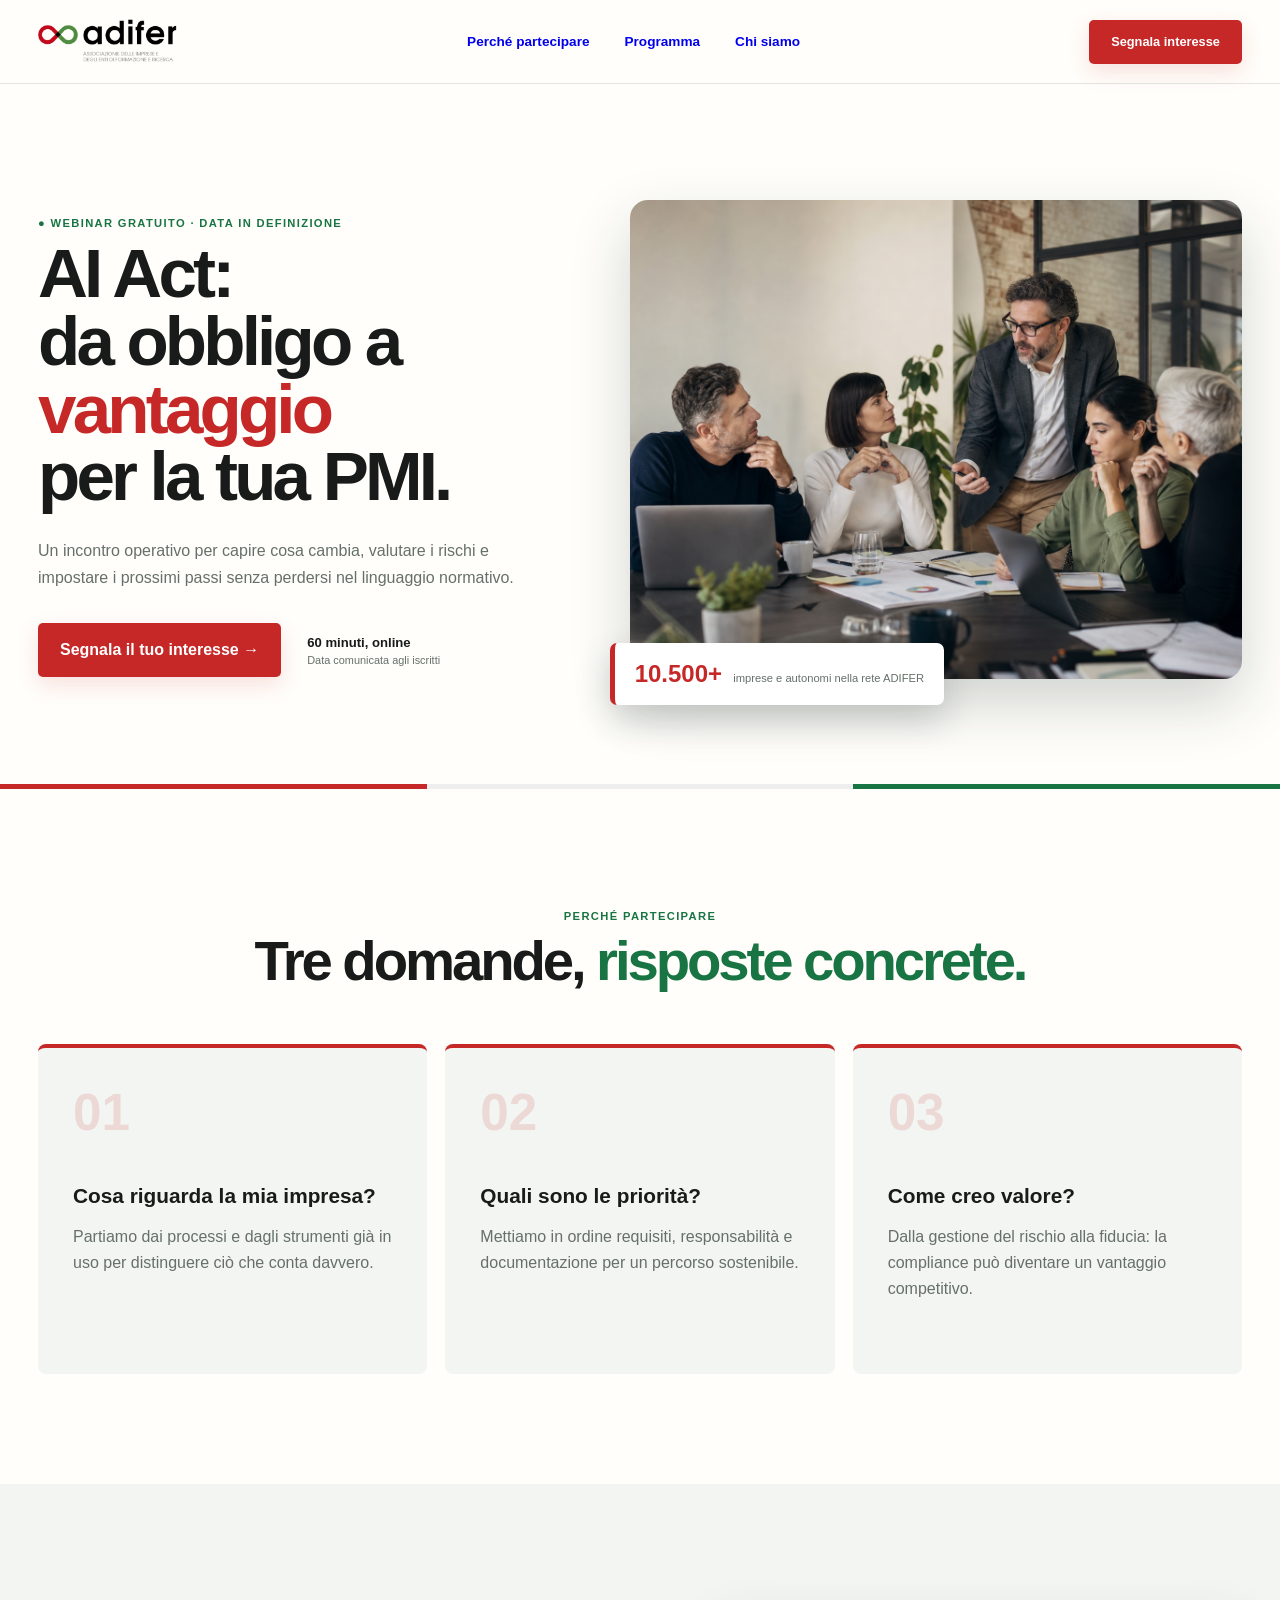
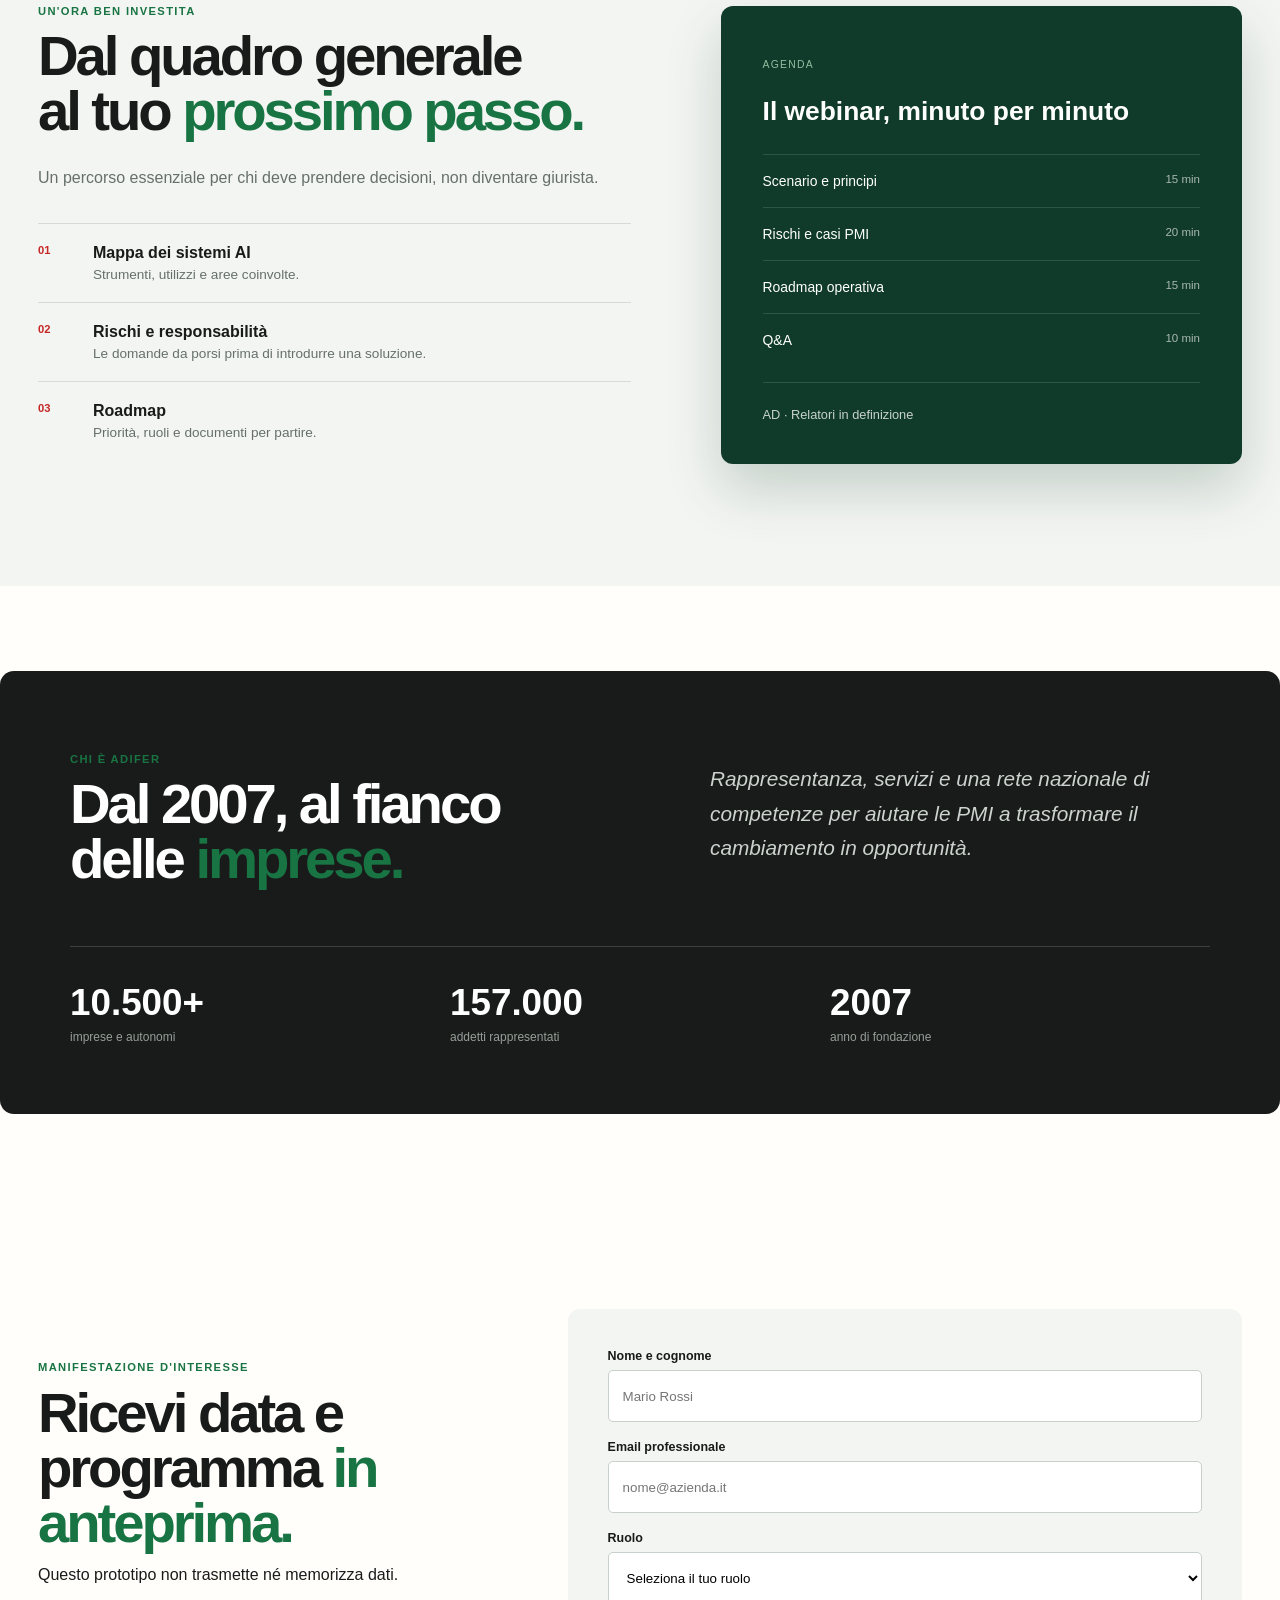
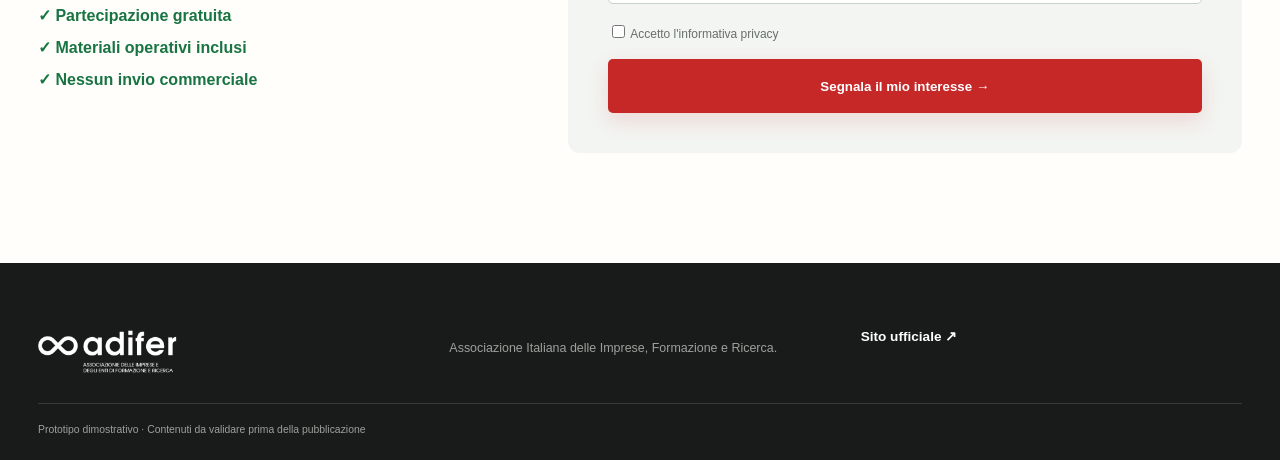
==== index.html @ 0bf8eb38 "Create ADIFER AI Act webinar landing page" ====
<!doctype html>
<html lang="it"><head><meta charset="utf-8"><meta name="viewport" content="width=device-width,initial-scale=1"><meta name="description" content="Webinar ADIFER per le PMI: comprendere l'AI Act e preparare un percorso concreto."><title>AI Act per le PMI — ADIFER</title><link rel="stylesheet" href="styles.css"></head>
<body>
<header><a href="#top"><img src="assets/adifer-logo.png" alt="ADIFER Italia"></a><nav><a href="#perche">Perché partecipare</a><a href="#programma">Programma</a><a href="#adifer">Chi siamo</a></nav><a class="btn small" href="#iscrizione">Segnala interesse</a></header>
<main>
<section class="hero" id="top"><div><p class="pill">● Webinar gratuito · Data in definizione</p><h1>AI Act:<br>da obbligo a <em>vantaggio</em><br>per la tua PMI.</h1><p class="lead">Un incontro operativo per capire cosa cambia, valutare i rischi e impostare i prossimi passi senza perdersi nel linguaggio normativo.</p><div class="actions"><a class="btn" href="#iscrizione">Segnala il tuo interesse →</a><span><b>60 minuti, online</b><small>Data comunicata agli iscritti</small></span></div></div><figure><img src="assets/webinar-hero.png" alt="Professionisti riuniti per definire una strategia"><figcaption><b>10.500+</b> imprese e autonomi nella rete ADIFER</figcaption></figure></section>
<div class="tri"><i></i><i></i><i></i></div>
<section class="section" id="perche"><div class="title"><p>Perché partecipare</p><h2>Tre domande, <em>risposte concrete.</em></h2></div><div class="cards"><article><b>01</b><h3>Cosa riguarda la mia impresa?</h3><p>Partiamo dai processi e dagli strumenti già in uso per distinguere ciò che conta davvero.</p></article><article><b>02</b><h3>Quali sono le priorità?</h3><p>Mettiamo in ordine requisiti, responsabilità e documentazione per un percorso sostenibile.</p></article><article><b>03</b><h3>Come creo valore?</h3><p>Dalla gestione del rischio alla fiducia: la compliance può diventare un vantaggio competitivo.</p></article></div></section>
<section class="program" id="programma"><div><p class="kicker">Un'ora ben investita</p><h2>Dal quadro generale<br>al tuo <em>prossimo passo.</em></h2><p class="lead">Un percorso essenziale per chi deve prendere decisioni, non diventare giurista.</p><ol class="topics"><li><b>01</b><span><strong>Mappa dei sistemi AI</strong>Strumenti, utilizzi e aree coinvolte.</span></li><li><b>02</b><span><strong>Rischi e responsabilità</strong>Le domande da porsi prima di introdurre una soluzione.</span></li><li><b>03</b><span><strong>Roadmap</strong>Priorità, ruoli e documenti per partire.</span></li></ol></div><aside><p>Agenda</p><h3>Il webinar, minuto per minuto</h3><ol><li>Scenario e principi <time>15 min</time></li><li>Rischi e casi PMI <time>20 min</time></li><li>Roadmap operativa <time>15 min</time></li><li>Q&amp;A <time>10 min</time></li></ol><div class="speaker">AD · Relatori in definizione</div></aside></section>
<section class="about" id="adifer"><div><p>Chi è ADIFER</p><h2>Dal 2007, al fianco delle <em>imprese.</em></h2></div><blockquote>Rappresentanza, servizi e una rete nazionale di competenze per aiutare le PMI a trasformare il cambiamento in opportunità.</blockquote><div class="stats"><span><b>10.500+</b>imprese e autonomi</span><span><b>157.000</b>addetti rappresentati</span><span><b>2007</b>anno di fondazione</span></div></section>
<section class="signup" id="iscrizione"><div><p class="kicker">Manifestazione d'interesse</p><h2>Ricevi data e programma <em>in anteprima.</em></h2><p>Questo prototipo non trasmette né memorizza dati.</p><ul><li>✓ Partecipazione gratuita</li><li>✓ Materiali operativi inclusi</li><li>✓ Nessun invio commerciale</li></ul></div><form id="form"><label>Nome e cognome<input required placeholder="Mario Rossi"></label><label>Email professionale<input required type="email" placeholder="nome@azienda.it"></label><label>Ruolo<select><option>Seleziona il tuo ruolo</option><option>Imprenditore / titolare</option><option>Direzione / management</option><option>IT / digitale</option><option>Legale / compliance</option></select></label><label class="check"><input required type="checkbox"> Accetto l'informativa privacy</label><button class="btn" type="submit">Segnala il mio interesse →</button><output hidden>Richiesta simulata correttamente.</output></form></section>
</main>
<footer><img src="assets/adifer-logo.png" alt="ADIFER"><p>Associazione Italiana delle Imprese, Formazione e Ricerca.</p><a href="https://www.adifer.org/">Sito ufficiale ↗</a><small>Prototipo dimostrativo · Contenuti da validare prima della pubblicazione</small></footer>
<script>document.querySelector('#form').addEventListener('submit',e=>{e.preventDefault();e.currentTarget.querySelector('output').hidden=false})</script>
</body></html>
---- styles.css ----
:root{--r:#c62828;--g:#197443;--gd:#103b2a;--i:#191b1a;--m:#667069;--bg:#f3f5f2;--p:#fffefb;--w:1440px}*{box-sizing:border-box}html{scroll-behavior:smooth}body{margin:0;color:var(--i);background:var(--p);font-family:Inter,"Helvetica Neue",Arial,sans-serif}header{height:84px;max-width:var(--w);margin:auto;padding:0 38px;display:flex;align-items:center;justify-content:space-between;border-bottom:1px solid #e2e6e2;position:sticky;top:0;background:#fffefaed;backdrop-filter:blur(14px);z-index:9}header img,footer img{width:140px}nav{display:flex;gap:35px}nav a,footer a{font-weight:700;text-decoration:none;font-size:.85rem}.btn{display:inline-flex;align-items:center;justify-content:center;min-height:54px;padding:0 22px;border:0;border-radius:5px;background:var(--r);color:#fff;font-weight:800;text-decoration:none;box-shadow:0 8px 22px #c6282824}.btn.small{min-height:44px;font-size:.8rem}.hero{max-width:var(--w);min-height:700px;margin:auto;padding:80px 38px 65px;display:grid;grid-template-columns:.92fr 1.08fr;align-items:center;gap:70px}.pill,.kicker,.title>p,.about>div>p{text-transform:uppercase;letter-spacing:.12em;font-size:.7rem;font-weight:900;color:var(--g)}h1,h2{margin:0;font-family:"Arial Black","Helvetica Neue",Arial,sans-serif;letter-spacing:-.055em;line-height:.98}h1{font-size:clamp(4rem,5.4vw,6.2rem)}h1 em,h2 em{font-style:normal;color:var(--r)}.lead{color:var(--m);line-height:1.7;max-width:620px;margin:26px 0 32px}.actions{display:flex;align-items:center;gap:26px}.actions>span{display:flex;flex-direction:column;font-size:.82rem}.actions small{color:var(--m);margin-top:4px}.hero figure{position:relative;margin:0}.hero figure img{width:100%;aspect-ratio:1.28;object-fit:cover;border-radius:18px;box-shadow:0 25px 60px #1b2a2233}.hero figcaption{position:absolute;left:-20px;bottom:-22px;padding:17px 20px;background:#fff;border-left:5px solid var(--r);border-radius:7px;box-shadow:0 15px 35px #1b2a2233;color:var(--m);font-size:.7rem}.hero figcaption b{color:var(--r);font-size:1.5rem;margin-right:8px}.tri{height:5px;display:grid;grid-template-columns:1fr 1fr 1fr}.tri i:first-child{background:var(--r)}.tri i:nth-child(2){background:#eee}.tri i:last-child{background:var(--g)}.section,.program,.signup{max-width:var(--w);margin:auto;padding:110px 38px}.title{text-align:center;margin-bottom:55px}.title h2,.program h2,.signup h2,.about h2{font-size:clamp(3rem,4.4vw,5rem)}.title h2 em,.program h2 em,.signup h2 em,.about h2 em{color:var(--g)}.cards{display:grid;grid-template-columns:repeat(3,1fr);gap:18px}.cards article{padding:35px;min-height:330px;background:var(--bg);border-top:4px solid var(--r);border-radius:8px}.cards article>b{font-size:3.2rem;color:#c6282822}.cards h3{font-size:1.3rem;margin:42px 0 16px}.cards p{color:var(--m);line-height:1.65}.program{max-width:none;padding-inline:max(38px,calc((100vw - var(--w))/2 + 38px));display:grid;grid-template-columns:1fr .88fr;gap:90px;background:var(--bg)}.topics{list-style:none;padding:0}.topics li{display:grid;grid-template-columns:40px 1fr;gap:15px;padding:20px 0;border-top:1px solid #d5dbd6}.topics li>b{color:var(--r);font-size:.7rem}.topics span{display:flex;flex-direction:column;color:var(--m);font-size:.85rem;gap:5px}.topics strong{color:var(--i);font-size:1rem}.program aside{align-self:center;padding:42px;background:var(--gd);color:#fff;border-radius:12px;box-shadow:0 25px 55px #103b2a33}.program aside>p{color:#94bca2;text-transform:uppercase;letter-spacing:.12em;font-size:.65rem}.program aside h3{font-size:1.65rem}.program aside ol{list-style:none;padding:0}.program aside li{display:flex;justify-content:space-between;padding:18px 0;border-top:1px solid #ffffff20;font-size:.87rem}.program time{color:#aab8b0;font-size:.72rem}.speaker{border-top:1px solid #ffffff20;padding-top:24px;color:#c8d2cc;font-size:.8rem}.about{max-width:calc(var(--w) - 76px);margin:85px auto;padding:70px;background:var(--i);color:#fff;border-radius:14px;display:grid;grid-template-columns:1fr 1fr;gap:60px}.about blockquote{font-style:italic;line-height:1.65;color:#ccd3ce;font-size:1.3rem}.stats{grid-column:1/-1;display:grid;grid-template-columns:repeat(3,1fr);border-top:1px solid #3d423f;padding-top:35px}.stats span{display:flex;flex-direction:column;color:#969e99;font-size:.75rem}.stats b{color:#fff;font-size:2.3rem;margin-bottom:6px}.signup{display:grid;grid-template-columns:.8fr 1.2fr;align-items:center;gap:80px}.signup ul{list-style:none;padding:0;line-height:2;color:var(--g);font-weight:700}.signup form{padding:40px;background:var(--bg);border-radius:12px;display:grid;gap:18px}.signup label:not(.check){display:grid;gap:7px;font-weight:800;font-size:.78rem}.signup input,.signup select{height:52px;border:1px solid #c8d0ca;background:#fff;border-radius:5px;padding:0 14px}.check{font-size:.75rem;color:var(--m)}.check input{height:auto}.signup output{padding:12px;background:#e0f0e5;color:var(--g)}footer{padding:65px max(38px,calc((100vw - var(--w))/2 + 38px)) 25px;background:var(--i);color:#9ba19d;display:grid;grid-template-columns:1fr 1fr 1fr;gap:30px;align-items:start}footer img{filter:brightness(0) invert(1)}footer p{font-size:.78rem}footer a{color:#fff}footer small{grid-column:1/-1;border-top:1px solid #363a37;padding-top:20px;font-size:.65rem}@media(max-width:900px){nav{display:none}.hero,.program,.signup{grid-template-columns:1fr}.cards{grid-template-columns:1fr}.about{grid-template-columns:1fr}.stats{grid-column:auto}.hero{padding-top:55px}.hero figure{max-width:850px}}@media(max-width:600px){header{height:70px;padding:0 18px}header .btn{display:none}.hero,.section,.program,.signup{padding:65px 20px}.hero{gap:48px}h1{font-size:3.25rem}.actions{align-items:flex-start;flex-direction:column}.hero figure img{aspect-ratio:.94}.hero figcaption{left:8px}.title h2,.program h2,.signup h2,.about h2{font-size:2.65rem}.cards article{min-height:0}.program aside{padding:28px 22px}.about{margin:20px;padding:42px 25px}.stats{grid-template-columns:1fr;gap:25px}.signup form{padding:25px 20px}footer{grid-template-columns:1fr;padding-inline:20px}footer small{grid-column:auto}}
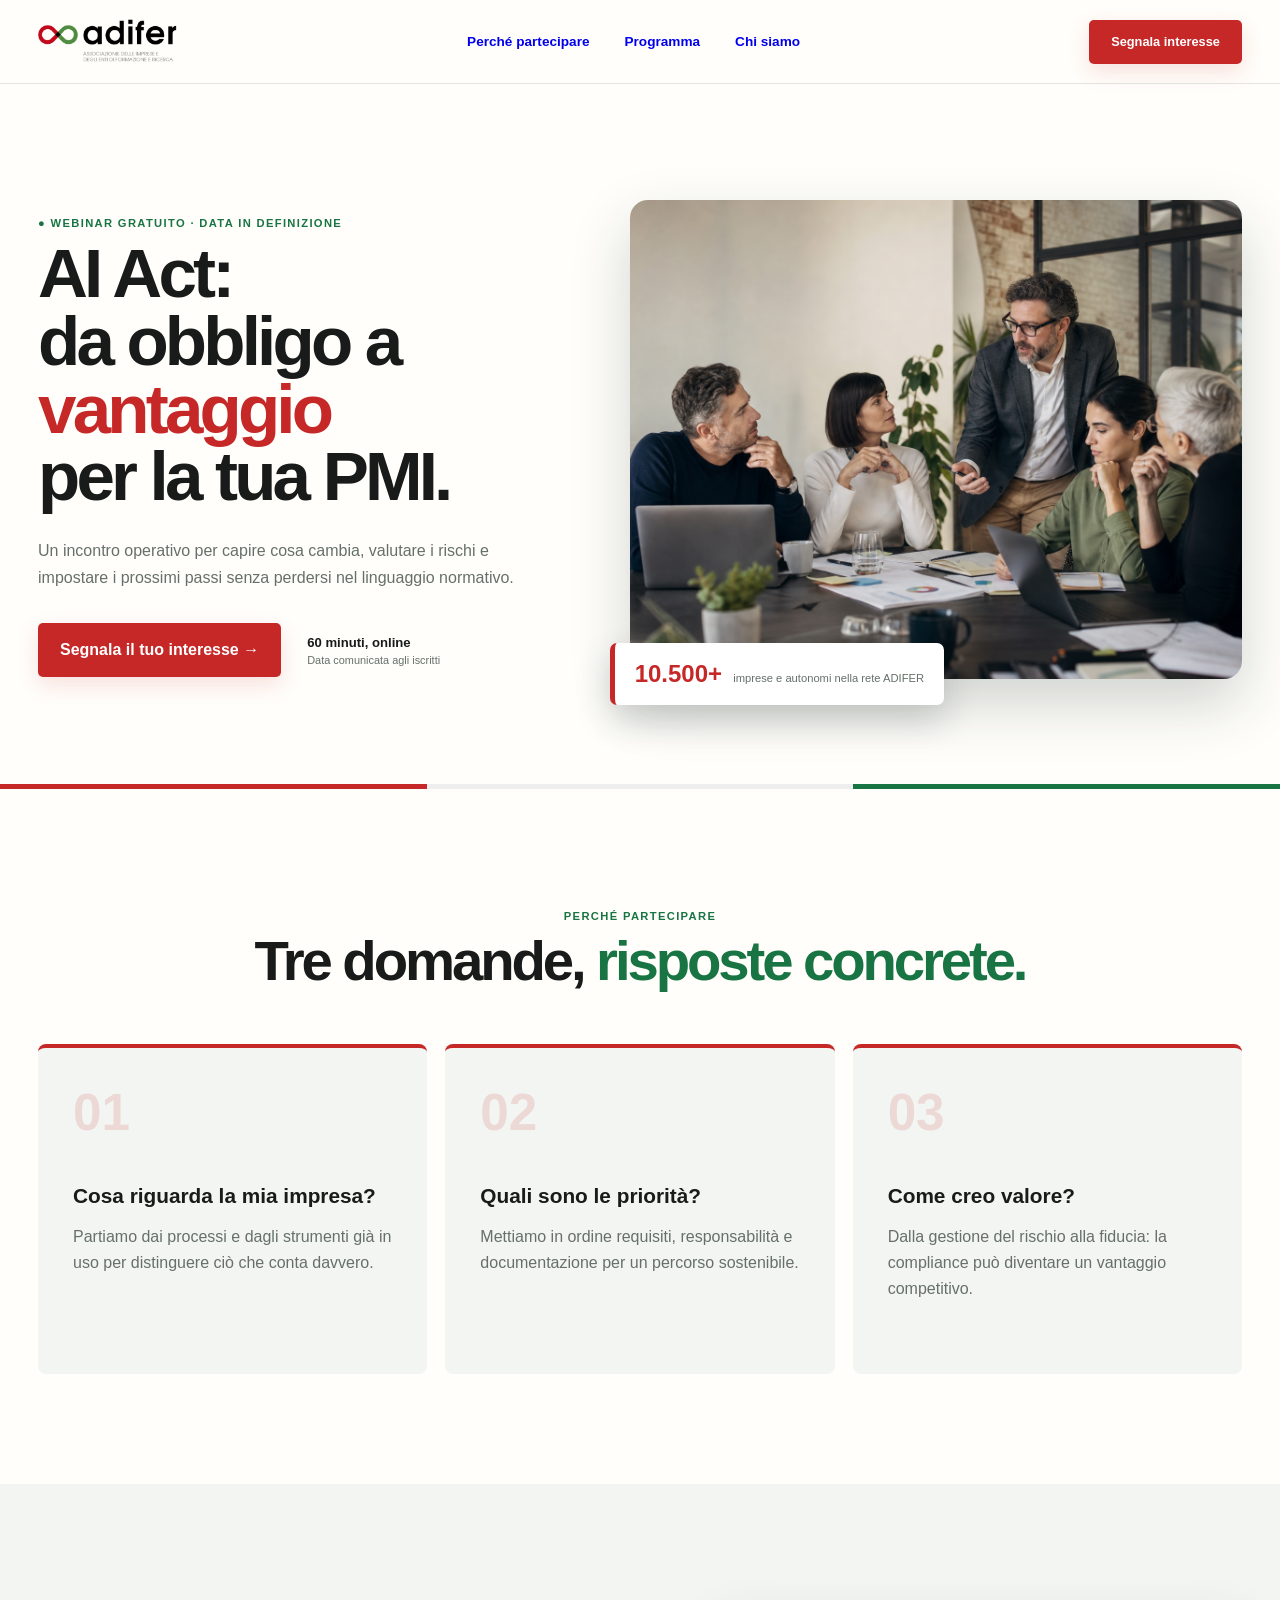
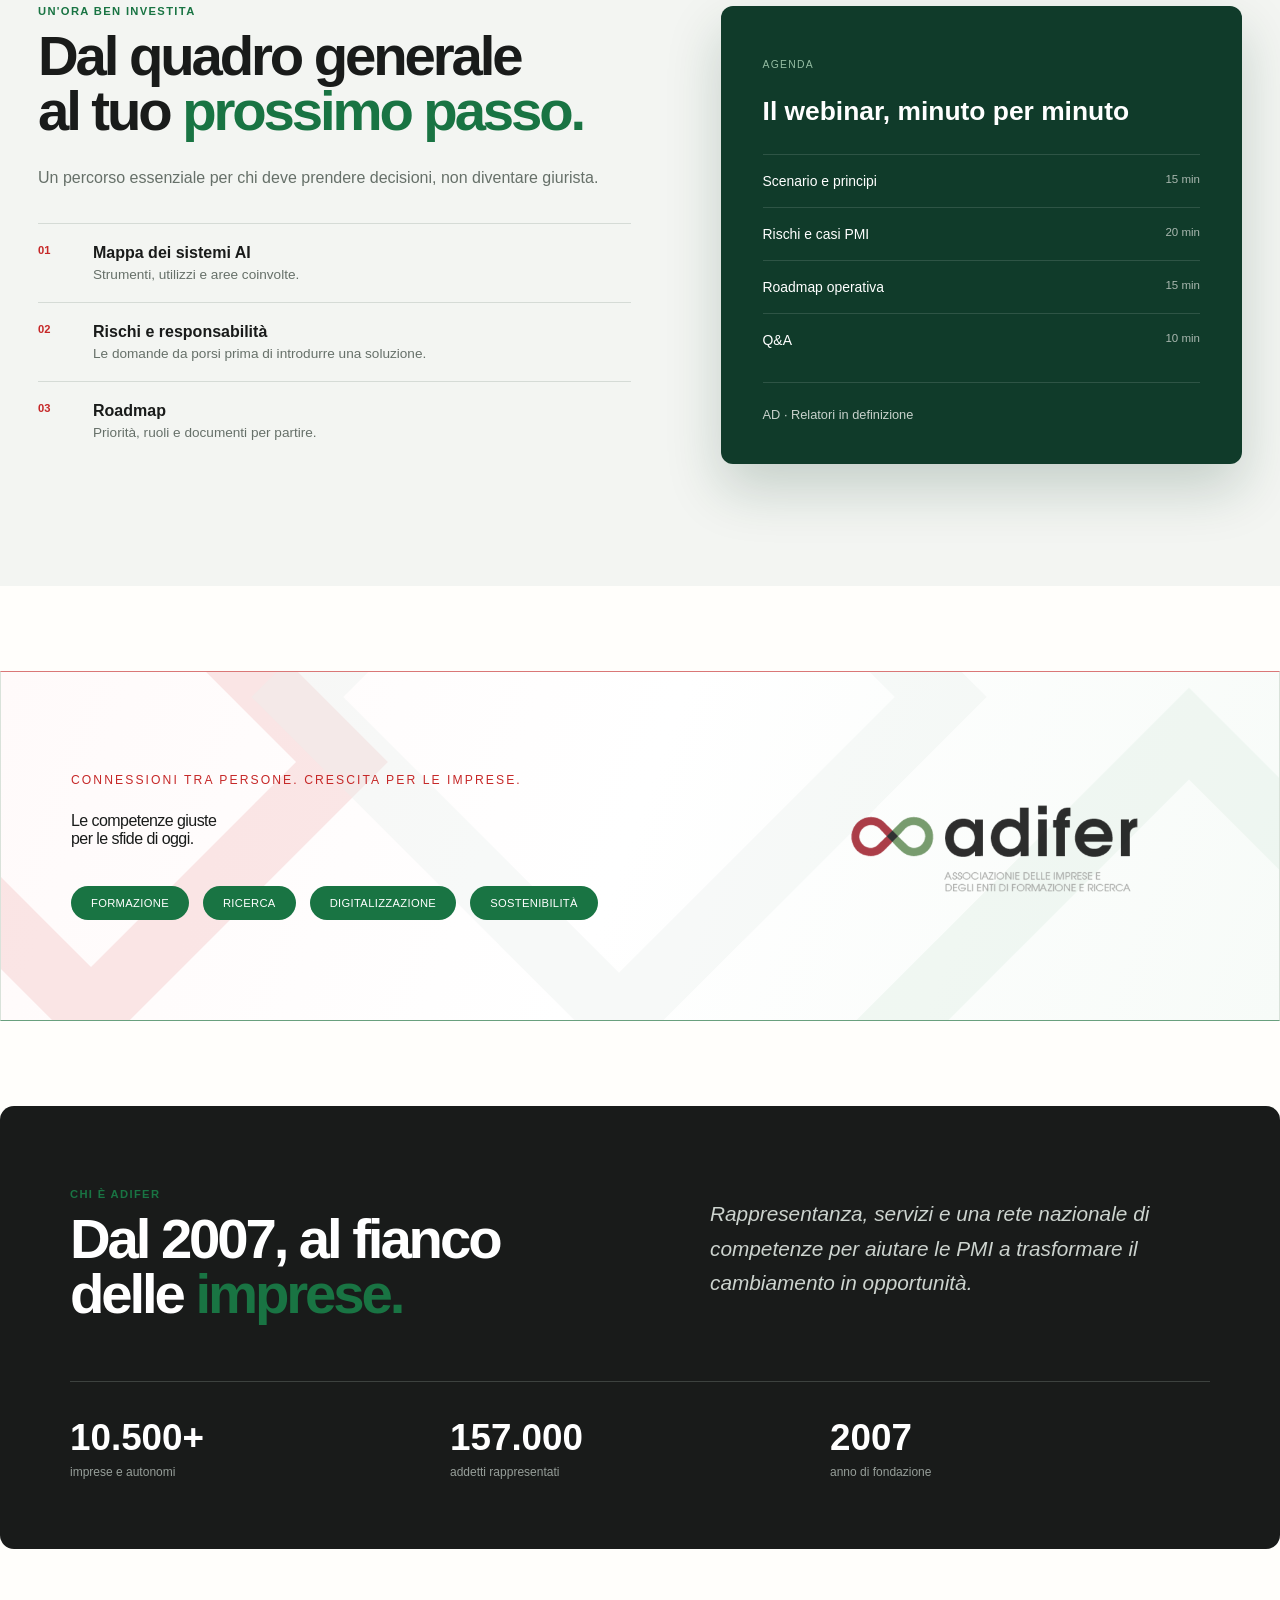
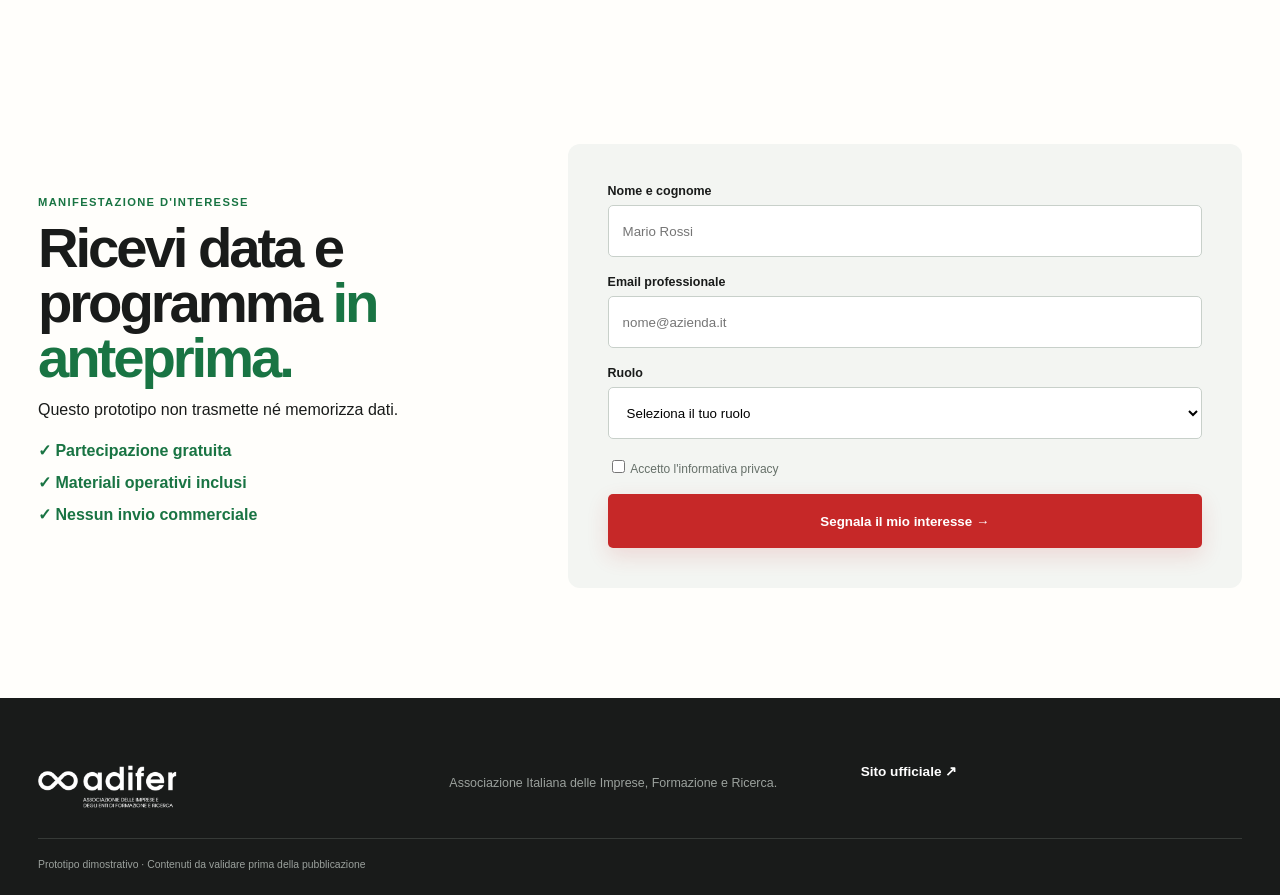
==== commit 7696d5fb: "Add responsive ADIFER competencies banner" ====
--- a/index.html
+++ b/index.html
@@ -1,5 +1,5 @@
 <!doctype html>
-<html lang="it"><head><meta charset="utf-8"><meta name="viewport" content="width=device-width,initial-scale=1"><meta name="description" content="Webinar ADIFER per le PMI: comprendere l'AI Act e preparare un percorso concreto."><title>AI Act per le PMI — ADIFER</title><link rel="stylesheet" href="styles.css"></head>
+<html lang="it"><head><meta charset="utf-8"><meta name="viewport" content="width=device-width,initial-scale=1"><meta name="description" content="Webinar ADIFER per le PMI: comprendere l'AI Act e preparare un percorso concreto."><title>AI Act per le PMI — ADIFER</title><link rel="stylesheet" href="styles.css"><link rel="stylesheet" href="banner.css"></head>
 <body>
 <header><a href="#top"><img src="assets/adifer-logo.png" alt="ADIFER Italia"></a><nav><a href="#perche">Perché partecipare</a><a href="#programma">Programma</a><a href="#adifer">Chi siamo</a></nav><a class="btn small" href="#iscrizione">Segnala interesse</a></header>
 <main>
@@ -7,6 +7,7 @@
 <div class="tri"><i></i><i></i><i></i></div>
 <section class="section" id="perche"><div class="title"><p>Perché partecipare</p><h2>Tre domande, <em>risposte concrete.</em></h2></div><div class="cards"><article><b>01</b><h3>Cosa riguarda la mia impresa?</h3><p>Partiamo dai processi e dagli strumenti già in uso per distinguere ciò che conta davvero.</p></article><article><b>02</b><h3>Quali sono le priorità?</h3><p>Mettiamo in ordine requisiti, responsabilità e documentazione per un percorso sostenibile.</p></article><article><b>03</b><h3>Come creo valore?</h3><p>Dalla gestione del rischio alla fiducia: la compliance può diventare un vantaggio competitivo.</p></article></div></section>
 <section class="program" id="programma"><div><p class="kicker">Un'ora ben investita</p><h2>Dal quadro generale<br>al tuo <em>prossimo passo.</em></h2><p class="lead">Un percorso essenziale per chi deve prendere decisioni, non diventare giurista.</p><ol class="topics"><li><b>01</b><span><strong>Mappa dei sistemi AI</strong>Strumenti, utilizzi e aree coinvolte.</span></li><li><b>02</b><span><strong>Rischi e responsabilità</strong>Le domande da porsi prima di introdurre una soluzione.</span></li><li><b>03</b><span><strong>Roadmap</strong>Priorità, ruoli e documenti per partire.</span></li></ol></div><aside><p>Agenda</p><h3>Il webinar, minuto per minuto</h3><ol><li>Scenario e principi <time>15 min</time></li><li>Rischi e casi PMI <time>20 min</time></li><li>Roadmap operativa <time>15 min</time></li><li>Q&amp;A <time>10 min</time></li></ol><div class="speaker">AD · Relatori in definizione</div></aside></section>
+<section class="brand-banner" aria-label="Le aree di competenza ADIFER"><div class="brand-shapes" aria-hidden="true"><span></span><span></span><span></span></div><div class="brand-message"><p>Connessioni tra persone. Crescita per le imprese.</p><h2>Le competenze giuste<br>per le sfide di oggi.</h2><ul><li>Formazione</li><li>Ricerca</li><li>Digitalizzazione</li><li>Sostenibilità</li></ul></div><div class="brand-mark"><img src="assets/adifer-logo.png" alt="ADIFER Italia"></div></section>
 <section class="about" id="adifer"><div><p>Chi è ADIFER</p><h2>Dal 2007, al fianco delle <em>imprese.</em></h2></div><blockquote>Rappresentanza, servizi e una rete nazionale di competenze per aiutare le PMI a trasformare il cambiamento in opportunità.</blockquote><div class="stats"><span><b>10.500+</b>imprese e autonomi</span><span><b>157.000</b>addetti rappresentati</span><span><b>2007</b>anno di fondazione</span></div></section>
 <section class="signup" id="iscrizione"><div><p class="kicker">Manifestazione d'interesse</p><h2>Ricevi data e programma <em>in anteprima.</em></h2><p>Questo prototipo non trasmette né memorizza dati.</p><ul><li>✓ Partecipazione gratuita</li><li>✓ Materiali operativi inclusi</li><li>✓ Nessun invio commerciale</li></ul></div><form id="form"><label>Nome e cognome<input required placeholder="Mario Rossi"></label><label>Email professionale<input required type="email" placeholder="nome@azienda.it"></label><label>Ruolo<select><option>Seleziona il tuo ruolo</option><option>Imprenditore / titolare</option><option>Direzione / management</option><option>IT / digitale</option><option>Legale / compliance</option></select></label><label class="check"><input required type="checkbox"> Accetto l'informativa privacy</label><button class="btn" type="submit">Segnala il mio interesse →</button><output hidden>Richiesta simulata correttamente.</output></form></section>
 </main>
--- a/banner.css
+++ b/banner.css
@@ -0,0 +1,5 @@
+.brand-banner{position:relative;isolation:isolate;overflow:hidden;max-width:calc(var(--w) - 76px);min-height:350px;margin:85px auto 0;padding:64px 70px;display:grid;grid-template-columns:1.25fr .75fr;align-items:center;border:1px solid #d9e2da;border-top-color:#da7777;border-bottom-color:#69a07e;background:linear-gradient(110deg,#fffafa 0%,#fff 49%,#f7fbf8 100%)}
+.brand-message{position:relative;z-index:2}.brand-message>p{margin:0 0 25px;color:var(--r);font-size:.76rem;letter-spacing:.17em;text-transform:uppercase}.brand-message h2{font:500 clamp(2rem,3vw,3.25rem)/1.2 var(--sans);letter-spacing:-.035em}.brand-message ul{display:flex;gap:14px;flex-wrap:wrap;list-style:none;margin:38px 0 0;padding:0}.brand-message li{padding:11px 20px;border-radius:999px;background:var(--g);color:#fff;text-transform:uppercase;font-size:.7rem;letter-spacing:.03em}
+.brand-mark{position:relative;z-index:2;display:grid;place-items:center}.brand-mark img{width:min(290px,82%);filter:saturate(.72);opacity:.82}.brand-shapes{position:absolute;inset:0;z-index:-1}.brand-shapes span{position:absolute;opacity:.36;transform:rotate(45deg);border:65px solid transparent}.brand-shapes span:first-child{width:420px;height:420px;left:-120px;top:-120px;border-color:#f1bcbc}.brand-shapes span:nth-child(2){width:520px;height:520px;left:28%;top:-235px;border-color:#e8eeeb}.brand-shapes span:last-child{width:470px;height:470px;right:-145px;bottom:-235px;border-color:#dceadf}
+@media(max-width:900px){.brand-banner{grid-template-columns:1fr;gap:50px}.brand-mark{justify-items:start}.brand-mark img{width:220px}}
+@media(max-width:600px){.brand-banner{margin:20px;padding:48px 24px}.brand-message>p{line-height:1.6}.brand-message h2{font-size:2.1rem}.brand-message ul{gap:8px}.brand-message li{padding:9px 13px;font-size:.62rem}}
